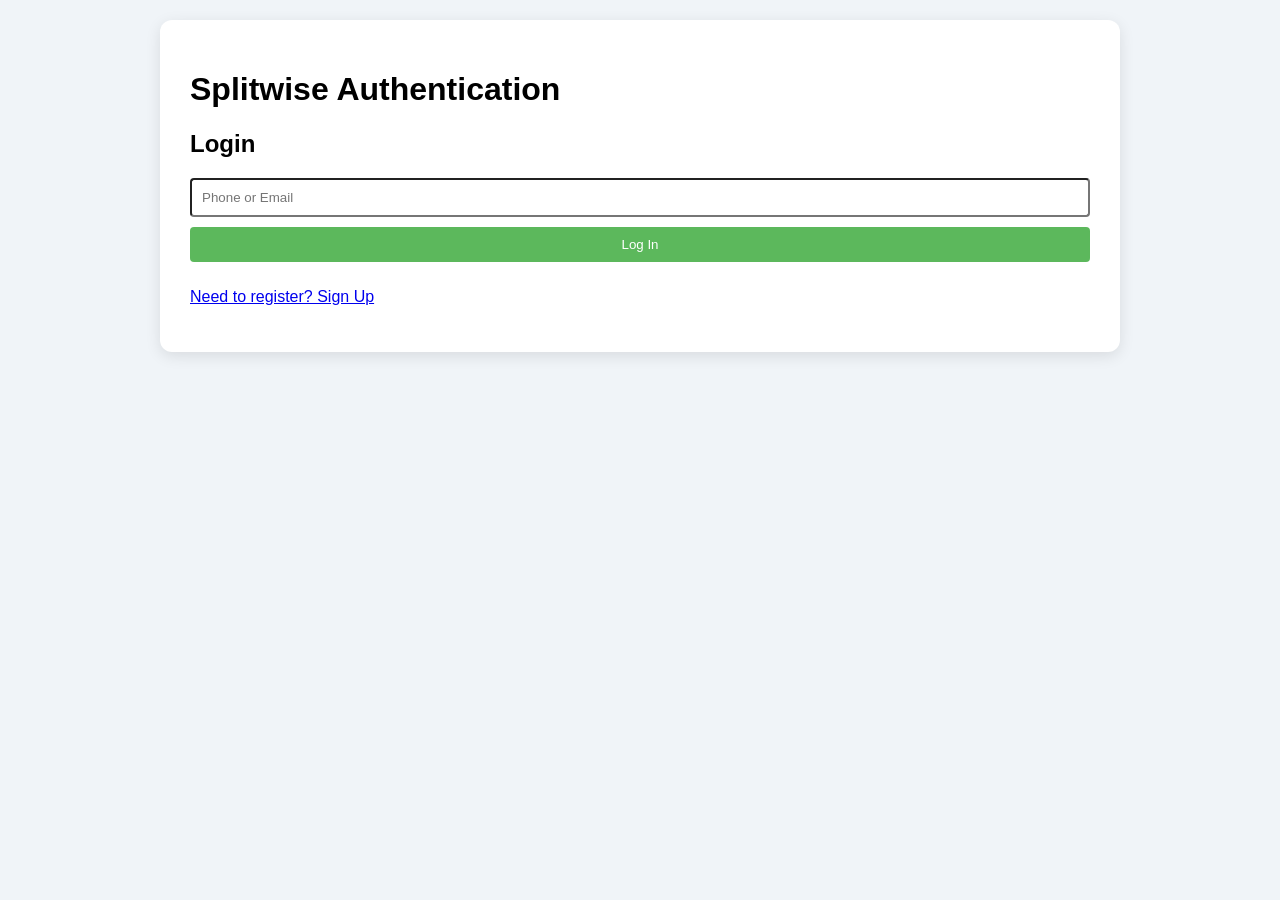
==== SPLITWISE-EQUALLY/src/main/resources/static/index.html @ a9f0d120 "first commit" ====
<!DOCTYPE html>
<html lang="en">
<head>
    <meta charset="UTF-8">
    <meta name="viewport" content="width=device-width, initial-scale=1.0">
    <title>Splitwise - Equally Distributed</title>
    <link rel="stylesheet" href="style.css">
</head>
<body>
<div id="app-container">
</div>

<script src="api.js"></script>
<script src="app.js" type="module"></script> </body>
</html>
---- SPLITWISE-EQUALLY/src/main/resources/static/style.css ----
/* style.css (Minimal for functionality) */
:root {
    --primary: #5cb85c;
    --secondary: #f0f4f8;
    --owed: #d9534f;
    --dueto: #4cae4c;
}
body { font-family: Arial, sans-serif; background-color: var(--secondary); margin: 0; padding: 20px; }
#app-container { max-width: 900px; margin: 0 auto; background: white; padding: 30px; border-radius: 12px; box-shadow: 0 4px 15px rgba(0, 0, 0, 0.1); }
input, button { padding: 10px; margin-bottom: 10px; border-radius: 4px; width: 100%; box-sizing: border-box; }
button { background-color: var(--primary); color: white; border: none; cursor: pointer; }
.message-error { background-color: #fddede; color: var(--owed); }
.balance-item.positive { border-left: 5px solid var(--dueto); }
.balance-item.negative { border-left: 5px solid var(--owed); }
.dashboard-header { display: flex; justify-content: space-between; align-items: center; border-bottom: 2px solid var(--primary); margin-bottom: 20px; }
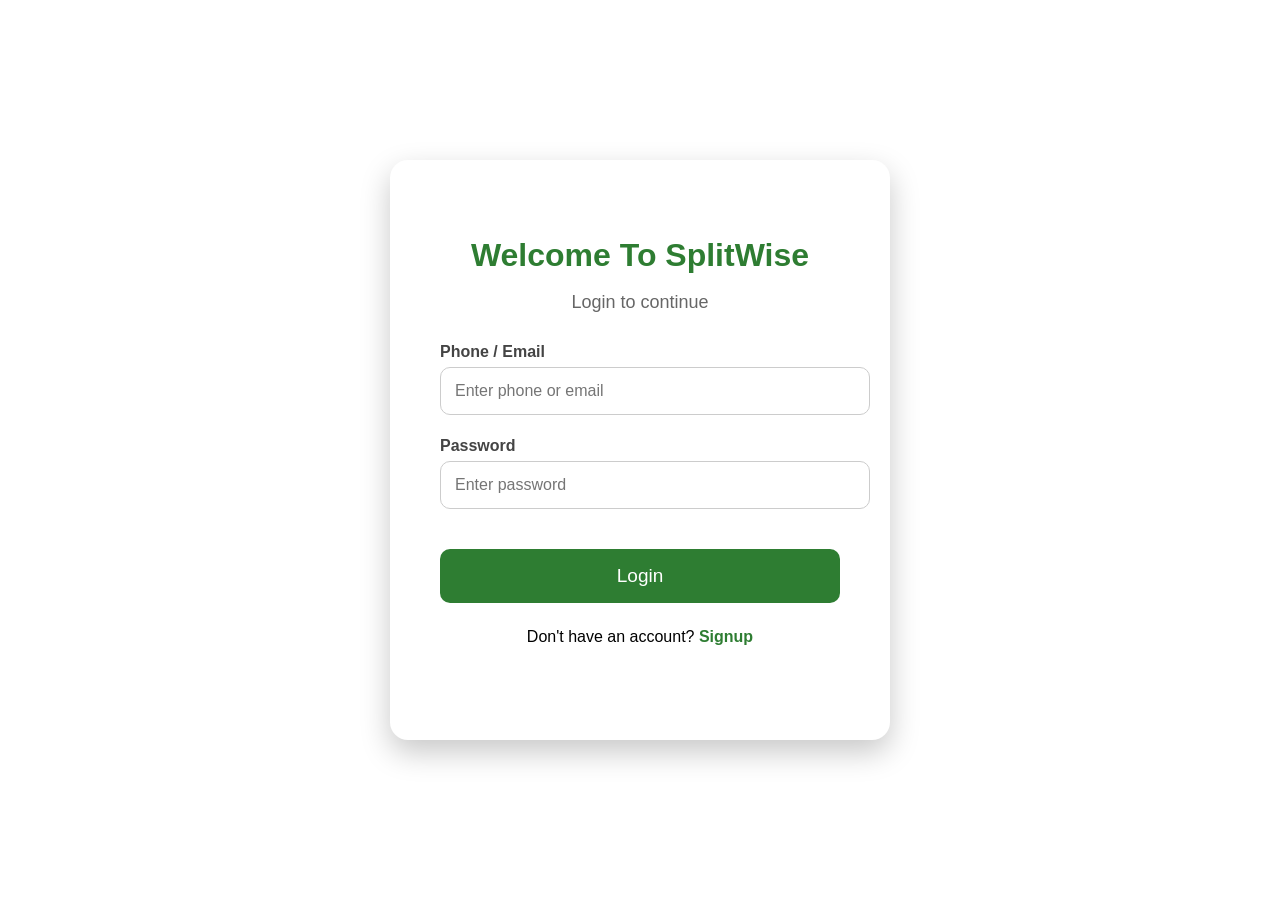
==== commit c0cb5f4d: "frontend added with minor change in backend" ====
--- a/SPLITWISE-EQUALLY/src/main/resources/static/index.html
+++ b/SPLITWISE-EQUALLY/src/main/resources/static/index.html
@@ -2,14 +2,35 @@
 <html lang="en">
 <head>
     <meta charset="UTF-8">
-    <meta name="viewport" content="width=device-width, initial-scale=1.0">
-    <title>Splitwise - Equally Distributed</title>
-    <link rel="stylesheet" href="style.css">
+    <title>Login | Splitwise</title>
+    <link rel="stylesheet" href="css/styles.css">
 </head>
 <body>
-<div id="app-container">
+
+<div class="auth-container">
+    <div class="auth-card">
+        <h2 class="title">Welcome To SplitWise</h2>
+        <p class="subtitle">Login to continue</p>
+
+        <div class="input-group">
+            <label>Phone / Email</label>
+            <input type="text" id="identifier" placeholder="Enter phone or email">
+        </div>
+
+        <div class="input-group">
+            <label>Password</label>
+            <input type="password" id="password" placeholder="Enter password">
+        </div>
+
+        <button class="primary-btn" onclick="login()">Login</button>
+
+        <p class="switch-text">
+            Don't have an account?
+            <a href="signup.html">Signup</a>
+        </p>
+    </div>
 </div>
 
-<script src="api.js"></script>
-<script src="app.js" type="module"></script> </body>
-</html>+<script src="js/login.js"></script>
+</body>
+</html>
--- a/SPLITWISE-EQUALLY/src/main/resources/static/css/styles.css
+++ b/SPLITWISE-EQUALLY/src/main/resources/static/css/styles.css
@@ -0,0 +1,116 @@
+/* Background */
+body {
+    margin: 0;
+       padding: 0;
+       font-family: "Inter", Arial, sans-serif;
+       background: #ffffff;     /* ✅ White background */
+       min-height: 100vh;
+       display: flex;
+       justify-content: center;
+       align-items: center;
+}
+
+/* Larger main container */
+.auth-container {
+    width: 100%;
+    max-width: 500px; /* Wider card */
+}
+
+/* White Card */
+.auth-card {
+    background: #ffffff;
+    padding: 50px;             /* Increased padding */
+    border-radius: 18px;       /* Rounded */
+    min-height: 480px;         /* Bigger card */
+    box-shadow: 0 12px 30px rgba(0, 0, 0, 0.22);
+    animation: fadeIn 0.6s ease-in-out;
+}
+
+/* Fade animation */
+@keyframes fadeIn {
+    from { opacity: 0; transform: translateY(20px); }
+    to   { opacity: 1; transform: translateY(0); }
+}
+
+/* Heading */
+.title {
+    font-size: 32px;
+    font-weight: 700;
+    text-align: center;
+    margin-bottom: 10px;
+    color: #2e7d32;
+}
+
+.subtitle {
+    text-align: center;
+    color: #666;
+    font-size: 18px;
+    margin-bottom: 30px;
+}
+
+/* Input fields */
+.input-group {
+    margin-bottom: 22px; /* More space between fields */
+}
+
+.input-group:last-of-type {
+    margin-bottom: 40px; /* ✅ Proper gap before Login/Signup button */
+}
+
+.input-group label {
+    font-size: 16px;
+    font-weight: 600;
+    display: block;
+    margin-bottom: 6px;
+    color: #444;
+}
+
+.input-group input {
+    width: 100%;
+    padding: 14px;       /* Bigger input height */
+    border-radius: 10px;
+    border: 1px solid #ccc;
+    outline: none;
+    font-size: 16px;
+    transition: 0.2s;
+}
+
+.input-group input:focus {
+    border-color: #4CAF50;
+    box-shadow: 0 0 4px rgba(76, 175, 80, 0.4);
+}
+
+/* Button */
+.primary-btn {
+    width: 100%;
+    padding: 16px;
+    background: #2e7d32;
+    color: white;
+    border: none;
+    border-radius: 10px;
+    font-size: 19px;
+    cursor: pointer;
+    transition: 0.25s;
+}
+
+.primary-btn:hover {
+    background: #256b28;
+    transform: translateY(-3px);
+}
+
+/* Signup/Login switch text */
+.switch-text {
+    text-align: center;
+    margin-top: 25px;
+    font-size: 16px;
+}
+
+.switch-text a {
+    color: #2e7d32;
+    font-weight: bold;
+    text-decoration: none;
+}
+
+.switch-text a:hover {
+    text-decoration: underline;
+}
